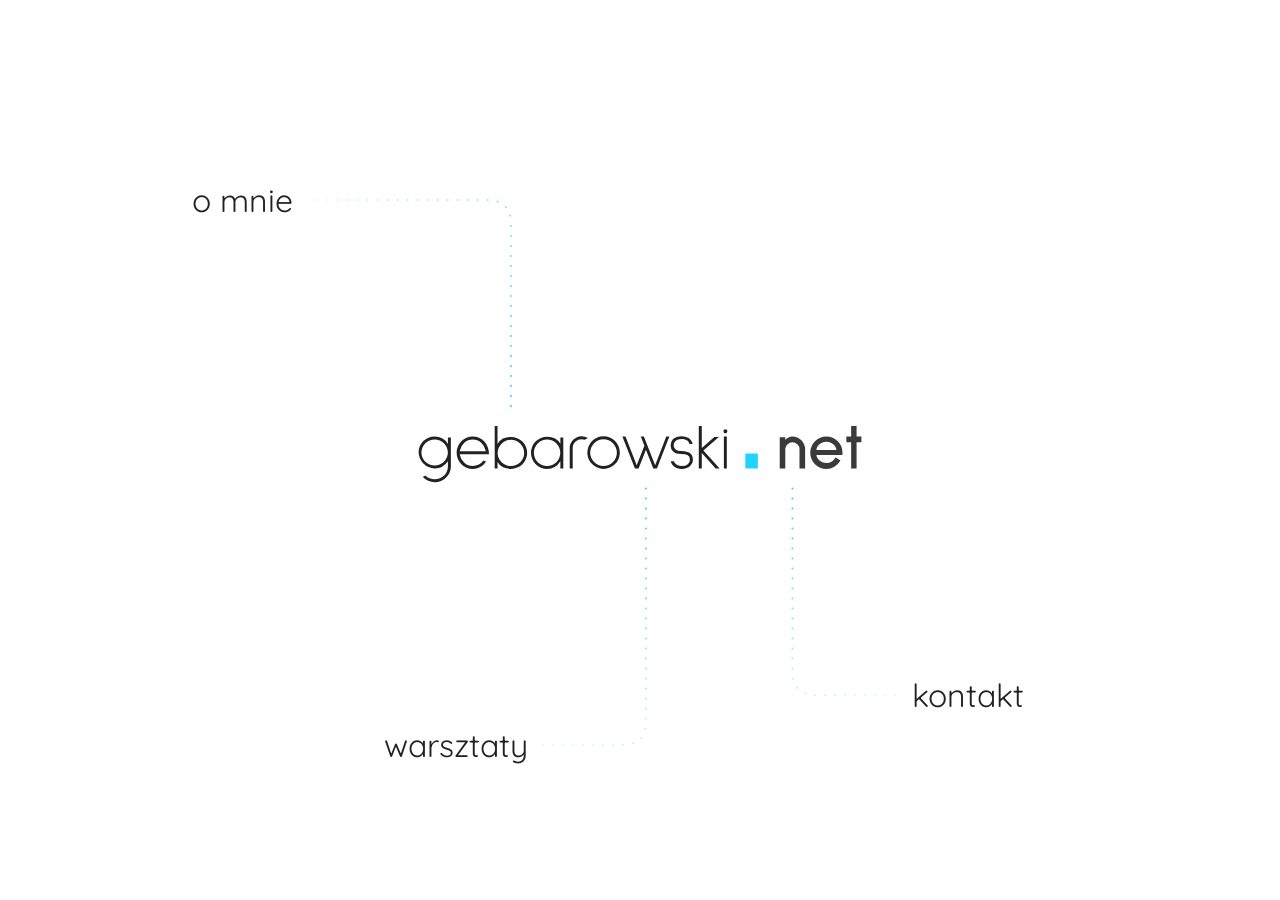
==== index.html @ 83bbadda "feat: zdjecie w okienku o mnie i przy prowadzacym" ====
<!DOCTYPE html>
<html lang="pl">
<head>
    <meta charset="UTF-8">
    <meta name="viewport" content="width=device-width, initial-scale=1.0">
    <title>gebarowski.net</title>
    <link rel="preconnect" href="https://fonts.googleapis.com">
    <link rel="preconnect" href="https://fonts.gstatic.com" crossorigin>
    <link href="https://fonts.googleapis.com/css2?family=Quicksand:wght@400&display=swap" rel="stylesheet">
    
    <style>
        body {
            margin: 0;
            overflow: hidden;
            background-color: #ffffff;
            font-family: 'Quicksand', sans-serif;
        }

        #logo {
            position: absolute;
            top: 50%;
            left: 50%;
            transform: translate(-50%, -50%);
            font-size: clamp(2rem, 5vw, 4rem);
            height: 1.368em;
            z-index: 10;
        }

        #logo-g {
            fill: #222;
        }

        #logo-dot {
            fill: #22d3ff;
        }

        #logo-net {
            fill: #3a3a3a;
        }

        .link {
            position: absolute;
            font-size: clamp(1.2rem, 2.5vw, 2rem);
            color: #222;
            text-decoration: none;
            z-index: 10;
            transition: color 0.3s, transform 0.2s;
        }
        
        .link:hover {
            color: #22d3ff;
            transform: scale(1.05);
        }

        #link-about { top: 20%; left: 15%; }
        #link-contact { top: 75%; right: 20%; }
        #link-workshops { bottom: 15%; left: 30%; }

        .card {
            border: none;
            padding: 0;
            width: min(420px, calc(100vw - 32px));
            max-height: calc(100dvh - 32px);
            overflow: auto;
            border-radius: 20px;
            background: #fff;
            color: #222;
            font-family: inherit;
            font-size: 1.05rem;
            line-height: 1.5;
            box-shadow: 0 20px 60px rgba(0, 0, 0, 0.12), 0 0 0 1px rgba(34, 211, 255, 0.35);
        }

        .card::backdrop {
            background: rgba(255, 255, 255, 0.55);
            backdrop-filter: blur(2px);
        }

        .card-body {
            position: relative;
            padding: 32px 28px 28px;
        }

        .card h2 {
            margin: 0 40px 12px 0;
            font-size: 1.6rem;
            font-weight: 400;
        }

        .card p {
            margin: 0 0 12px;
        }

        .card-head {
            display: flex;
            align-items: center;
            gap: 16px;
            margin: 0 40px 16px 0;
        }

        .card-head h2 {
            margin: 0;
        }

        .portrait {
            flex: none;
            width: 72px;
            height: 72px;
            border-radius: 50%;
            box-shadow: 0 0 0 2px #fff, 0 0 0 4px #22d3ff;
        }

        .card-list {
            margin: 0;
            padding: 0;
            list-style: none;
        }

        .card-list li {
            position: relative;
            padding-left: 20px;
            margin-top: 8px;
        }

        .card-list li::before {
            content: '';
            position: absolute;
            left: 0;
            top: 0.6em;
            width: 6px;
            height: 6px;
            background: #22d3ff;
        }

        .card-list a {
            color: #222;
            text-decoration-color: #22d3ff;
            text-underline-offset: 4px;
            overflow-wrap: anywhere;
        }

        .card-list a:hover {
            color: #0aa6d6;
        }

        .card-close {
            position: absolute;
            top: 12px;
            right: 12px;
            width: 40px;
            height: 40px;
            border: none;
            border-radius: 50%;
            background: transparent;
            color: #222;
            font: inherit;
            font-size: 28px;
            line-height: 1;
            cursor: pointer;
            transition: background-color 0.2s;
        }

        .card-close:hover {
            background: rgba(34, 211, 255, 0.15);
        }

        .card-close:focus-visible,
        .link:focus-visible,
        .card-list a:focus-visible {
            outline: 2px solid #22d3ff;
            outline-offset: 3px;
        }

        @media (max-width: 600px) {
            #link-about { top: 18%; left: auto; right: 10%; }
            #link-workshops { top: 66%; bottom: auto; left: 8%; }
            #link-contact { top: auto; bottom: 12%; right: auto; left: 10%; }
        }

        #svg-canvas {
            position: absolute;
            top: 0;
            left: 0;
            width: 100%;
            height: 100%;
            z-index: 1;
            pointer-events: none;
        }
    </style>
</head>
<body>

    <svg id="logo" viewBox="0 0 699.88 136.8" role="img" aria-label="gebarowski.net"><g id="logo-g"><path d="M18.9 116.55Q14.1 114.4 10.5 110.6L14.6 108.2Q17.4 111.1 21.15 112.65Q24.9 114.2 29.2 114.2Q33.4 114.2 37.2 112.65Q41 111.1 43.8 108.3Q46.6 105.6 48.2 101.85Q49.8 98.1 49.8 94L49.8 85.9Q42.2 97.2 29.1 97.2Q24.1 97.2 19.45 95.15Q14.8 93.1 11.4 89.5Q7.9 85.9 5.95 81.3Q4 76.7 4 71.8Q4 66.8 5.95 62.25Q7.9 57.7 11.4 54.4Q14.8 51.1 19.4 49.25Q24 47.4 29.1 47.4Q36 47.4 41.4 50.4Q46.8 53.4 49.8 58.9L49.8 48.7L54.4 48.7L54.4 94Q54.4 99 52.45 103.5Q50.5 108 47 111.4Q43.6 114.8 38.95 116.75Q34.3 118.7 29.2 118.7Q23.7 118.7 18.9 116.55ZM21.15 53.55Q17.3 55.1 14.5 57.9Q11.7 60.6 10.05 64.5Q8.4 68.4 8.4 72.5Q8.4 76.6 10 80.25Q11.6 83.9 14.5 86.8Q17.3 89.6 21.15 91.2Q25 92.8 29.1 92.8Q33.2 92.8 36.95 91.2Q40.7 89.6 43.6 86.8Q46.4 84 48.05 80.3Q49.7 76.6 49.7 72.5Q49.7 68.4 48.05 64.5Q46.4 60.6 43.6 57.9Q40.8 55.1 37 53.55Q33.2 52 29.1 52Q25 52 21.15 53.55Z"/><path d="M68.1 75Q69.7 83.3 75.4 88.3Q81 93.3 88.6 93.3Q93.8 93.3 98.1 91Q102.4 88.7 105.4 84.7L109.4 86.9Q105.8 92 100.4 94.95Q95 97.9 88.6 97.9Q83.5 97.9 78.9 95.95Q74.3 94 70.8 90.5Q67.3 87 65.35 82.4Q63.4 77.8 63.4 72.7Q63.4 67.6 65.35 62.95Q67.3 58.3 70.8 54.8Q74.2 51.3 78.85 49.4Q83.5 47.5 88.6 47.5Q93.7 47.5 98.35 49.4Q103 51.3 106.4 54.8Q109.6 58.1 111.75 63.3Q113.9 68.5 113.9 73.4L113.8 75L68.1 75ZM75.4 57Q69.7 62 68.1 70.3L109.1 70.3Q107.5 62 101.8 57Q96.2 52 88.6 52Q81 52 75.4 57Z"/><path d="M135.9 95.4Q130.6 92.9 127.3 87L127.3 97.4L122.9 97.4L122.9 31L127.3 31L127.3 59.2Q130.7 53.2 135.85 50.55Q141 47.9 148.3 47.9Q153.4 47.9 158.1 49.9Q162.8 51.9 166.2 55.3Q169.7 58.8 171.65 63.35Q173.6 67.9 173.6 72.9Q173.6 77.9 171.65 82.45Q169.7 87 166.2 90.5Q162.8 93.9 158.1 95.9Q153.4 97.9 148.3 97.9Q141.2 97.9 135.9 95.4ZM140.35 54.1Q136.6 55.7 133.7 58.5Q130.8 61.3 129.15 65.05Q127.5 68.8 127.5 72.9Q127.5 77 129.15 80.8Q130.8 84.6 133.6 87.4Q136.4 90.2 140.25 91.8Q144.1 93.4 148.3 93.4Q152.5 93.4 156.3 91.8Q160.1 90.2 162.9 87.4Q165.7 84.6 167.35 80.8Q169 77 169 72.9Q169 68.8 167.4 65.1Q165.8 61.4 162.9 58.5Q160.1 55.7 156.3 54.1Q152.5 52.5 148.3 52.5Q144.1 52.5 140.35 54.1Z"/><path d="M225.5 97.4L225.5 85.9Q221.7 92.1 216.55 95Q211.4 97.9 204.8 97.9Q199.6 97.9 195.05 96Q190.5 94.1 187 90.6Q183.5 87.2 181.55 82.55Q179.6 77.9 179.6 72.8Q179.6 67.7 181.55 63.05Q183.5 58.4 187 54.9Q190.5 51.4 195.05 49.5Q199.6 47.6 204.8 47.6Q212 47.6 217.25 50.4Q222.5 53.2 225.5 58.7L225.5 48.8L230.1 48.8L230.1 97.4L225.5 97.4ZM196.75 53.7Q192.9 55.3 190.1 58.1Q187.3 60.9 185.7 64.75Q184.1 68.6 184.1 72.8Q184.1 77 185.7 80.8Q187.3 84.6 190.1 87.4Q192.9 90.2 196.75 91.8Q200.6 93.4 204.8 93.4Q208.9 93.4 212.7 91.8Q216.5 90.2 219.3 87.4Q222.1 84.6 223.75 80.8Q225.4 77 225.4 72.8Q225.4 68.6 223.8 64.75Q222.2 60.9 219.4 58.1Q216.6 55.3 212.8 53.7Q209 52.1 204.8 52.1Q200.6 52.1 196.75 53.7Z"/><path d="M263.6 52.4Q260.9 51.5 258.7 51.5Q253 51.5 248.9 55.4Q247 57.3 245.9 59.8Q244.8 62.3 244.8 64.9L244.8 97.4L240.1 97.4L240.1 64.9Q240.1 59.6 242.95 55.35Q245.8 51.1 250.8 48.7Q254.4 47 258.7 47Q264.2 47 268.6 49.7L263.6 52.4Z"/><path d="M283.2 95.9Q278.6 93.9 275.1 90.4Q271.6 86.9 269.6 82.3Q267.6 77.7 267.6 72.6Q267.6 67.4 269.6 62.7Q271.6 58 275.1 54.5Q278.6 51 283.2 49.05Q287.8 47.1 292.9 47.1Q298.1 47.1 302.8 49.05Q307.5 51 311 54.5Q314.5 58 316.45 62.7Q318.4 67.4 318.4 72.6Q318.4 77.7 316.45 82.3Q314.5 86.9 311 90.4Q307.5 93.9 302.8 95.9Q298.1 97.9 292.9 97.9Q287.8 97.9 283.2 95.9ZM284.95 53.2Q281.2 54.8 278.3 57.7Q275.4 60.6 273.75 64.5Q272.1 68.4 272.1 72.6Q272.1 76.8 273.75 80.6Q275.4 84.4 278.3 87.3Q281.2 90.2 284.95 91.85Q288.7 93.5 292.9 93.5Q297.1 93.5 301 91.85Q304.9 90.2 307.7 87.3Q310.6 84.4 312.2 80.6Q313.8 76.8 313.8 72.6Q313.8 68.4 312.15 64.5Q310.5 60.6 307.7 57.7Q304.9 54.8 301 53.2Q297.1 51.6 292.9 51.6Q288.7 51.6 284.95 53.2Z"/><path d="M376.4 97.4L370.7 97.4L359.2 67.9L347.7 97.4L342 97.4L322.4 47.4L327.3 47.4L344.8 92.3L356.8 61.8L351.2 47.4L356 47.4L373.6 92.3L391 47.4L395.8 47.4L376.4 97.4Z"/><path d="M415.7 97.9Q407 97.9 402.2 93.4Q399 90.3 397.9 85.8L402.8 85.8Q404 89.5 407.5 91.45Q411 93.4 415.4 93.4Q421.1 93.4 424.7 90.5Q428 87.8 428 83.8Q428 78.2 424.1 76.2Q420.9 74.7 414.7 74.7Q408.6 74.7 405.8 73.45Q403 72.2 401 70Q397.9 66.3 397.9 61.2Q397.9 57.8 399.3 54.75Q400.7 51.7 403.3 49.9Q407.8 46.8 415 46.8Q421.1 46.8 425.2 49.2Q428 50.8 430.1 54Q431.6 56.4 432.2 59.1L427.3 59.1Q426.7 57.1 426.1 56.2Q423.1 51.6 415.6 51.3Q411 51.3 408.3 52.4Q405.6 53.6 404.1 55.9Q402.6 58.2 402.6 60.9Q402.6 62.4 403 63.6Q404.2 68 408.2 69.2Q410.1 69.9 412.45 70Q414.8 70.1 415.2 70.1Q419.1 70.3 421.5 70.7Q423.9 71.1 426.5 72.4Q432.7 75.6 432.7 83.9Q432.6 89.4 428.3 93.5Q423.5 97.9 415.7 97.9Z"/><path d="M468.2 97.4L446.5 73.1L446.5 97.4L441.8 97.4L441.8 30.9L446.5 30.9L446.5 65.1L466.1 48.1L473.2 48.1L449 69L474.4 97.4L468.2 97.4Z"/><path d="M481.2 41.25Q480.4 40.4 480.4 39.1Q480.4 37.8 481.2 36.95Q482 36.1 483.3 36.1Q484.6 36.1 485.5 36.95Q486.4 37.8 486.4 39.1Q486.4 40.4 485.5 41.25Q484.6 42.1 483.3 42.1Q482 42.1 481.2 41.25ZM481 97.4L481 47.4L485.6 47.4L485.6 97.4L481 97.4Z"/></g><g id="logo-dot"><path d="M534.11 97.4L514.5 97.4L514.5 74.02L534.11 74.02L534.11 97.4Z"/></g><g id="logo-net"><path d="M599.17 97.4L599.17 67.4Q599.17 62.9 595.88 59.6Q592.67 56.4 588.07 56.4Q583.57 56.4 580.27 59.7Q578.77 61.2 577.88 63.25Q576.98 65.3 576.98 67.4L576.98 97.4L568.27 97.4L568.27 48.6L576.98 48.6L576.98 52.7Q578.88 50.4 581.98 48.9Q585.07 47.4 588.07 47.4Q592.07 47.4 595.73 48.95Q599.38 50.5 602.17 53.3Q604.88 56 606.42 59.65Q607.98 63.3 607.98 67.4L607.98 97.4L599.17 97.4Z"/><path d="M625.58 76.2Q625.58 78.6 627.33 81.2Q629.08 83.8 631.38 85.6Q635.58 88.9 641.18 88.9Q650.08 88.9 655.68 80.3L663.27 84.8Q659.38 91.1 653.68 94.5Q647.98 97.9 641.18 97.9Q636.08 97.9 631.48 95.95Q626.88 94 623.38 90.5Q619.88 87 617.93 82.4Q615.98 77.8 615.98 72.7Q615.98 67.6 617.93 62.95Q619.88 58.3 623.38 54.8Q626.77 51.3 631.43 49.4Q636.08 47.5 641.18 47.5Q646.27 47.5 650.93 49.4Q655.58 51.3 658.98 54.8Q666.38 62.4 666.38 72.4Q666.38 74.2 666.08 76.2L625.58 76.2ZM633.48 57.5Q629.88 59.3 627.73 62.25Q625.58 65.2 625.58 68.5L656.77 68.5Q656.77 65.2 654.62 62.25Q652.48 59.3 648.88 57.5Q645.27 55.7 641.18 55.7Q637.08 55.7 633.48 57.5Z"/><path d="M688.38 56.4L688.38 97.4L679.88 97.4L679.88 56.4L672.38 56.4L672.38 47.4L679.88 47.4L679.88 30.9L688.38 30.9L688.38 47.4L695.88 47.4L695.88 56.4L688.38 56.4Z"/></g></svg>

    <a href="#about" class="link" id="link-about" data-card="card-about">o mnie</a>
    <a href="#contact" class="link" id="link-contact" data-card="card-contact">kontakt</a>
    <a href="workshops.html" class="link" id="link-workshops">warsztaty</a>

    <dialog class="card" id="card-about" aria-labelledby="card-about-title">
        <div class="card-body">
            <button class="card-close" type="button" aria-label="Zamknij">×</button>
            <div class="card-head">
                <img class="portrait" src="images/portrait.jpg" width="72" height="72" alt="">
                <h2 id="card-about-title">Paweł Gębarowski</h2>
            </div>
            <p>Od ponad 15 lat pracuję w branży technologicznej, a dziś kieruję pracą zespołu inżynierów w Ocado Technology.</p>
            <p>Bardzo ważne są dla mnie relacje w miejscu pracy. Dużą przyjemność sprawia mi praca nad rozwojem zawodowym moich koleżanek i kolegów.</p>
            <ul class="card-list">
                <li>Tworzę aplikacje i narzędzia dla inżynierów.</li>
                <li>Prowadzę warsztaty o informacji zwrotnej.</li>
                <li>Lubię muzykę, po godzinach gram na gitarze i pianinie.</li>
            </ul>
        </div>
    </dialog>

    <dialog class="card" id="card-contact" aria-labelledby="card-contact-title">
        <div class="card-body">
            <button class="card-close" type="button" aria-label="Zamknij">×</button>
            <h2 id="card-contact-title">Kontakt</h2>
            <ul class="card-list">
                <li><a data-email-user="pawelgebarowski" data-email-domain="gmail.com" data-email-show>e-mail</a></li>
                <li><a href="https://www.linkedin.com/in/pawel-gebarowski/" target="_blank" rel="noopener noreferrer">LinkedIn ↗</a></li>
            </ul>
        </div>
    </dialog>

    <svg id="svg-canvas">
        <defs>
            <linearGradient id="grad-contact" gradientUnits="userSpaceOnUse"></linearGradient>
            <linearGradient id="grad-about" gradientUnits="userSpaceOnUse"></linearGradient>
            <linearGradient id="grad-workshops" gradientUnits="userSpaceOnUse"></linearGradient>
        </defs>
        <path id="path-contact" fill="none" stroke="url(#grad-contact)" stroke-width="2" stroke-linecap="round" stroke-dasharray="0, 10" />
        <path id="path-about" fill="none" stroke="url(#grad-about)" stroke-width="2" stroke-linecap="round" stroke-dasharray="0, 10" />
        <path id="path-workshops" fill="none" stroke="url(#grad-workshops)" stroke-width="2" stroke-linecap="round" stroke-dasharray="0, 10" />
    </svg>

    <script>
        const LOGO_LINE_GAP = 20;
        const CORNER_RADIUS = 24;
        const LINK_GAP = 15;
        const LETTER_K = 8;

        function letterBounds(word, letterIndex) {
            return word.children[letterIndex].getBoundingClientRect();
        }

        function logoTextLevels(name) {
            const flatLetter = letterBounds(name, LETTER_K);
            return { top: flatLetter.top, baseline: flatLetter.bottom };
        }

        function letterCenterX(word, letterIndex) {
            const bounds = letterBounds(word, letterIndex);
            return bounds.left + bounds.width / 2;
        }

        function linkEndpoint(link, lineX) {
            const linkIsOnLeft = link.left + link.width / 2 < lineX;
            const x = linkIsOnLeft ? link.right + LINK_GAP : link.left - LINK_GAP;
            return { x, y: link.top + link.height / 2 };
        }

        function moveToward(from, to, distance) {
            const length = Math.hypot(to.x - from.x, to.y - from.y);
            const ratio = length ? Math.min(distance, length / 2) / length : 0;
            return { x: from.x + (to.x - from.x) * ratio, y: from.y + (to.y - from.y) * ratio };
        }

        function roundedPath(points) {
            const lastIndex = points.length - 1;
            const corners = points.slice(1, lastIndex).map((corner, index) => {
                const entry = moveToward(corner, points[index], CORNER_RADIUS);
                const exit = moveToward(corner, points[index + 2], CORNER_RADIUS);
                return `L ${entry.x} ${entry.y} Q ${corner.x} ${corner.y} ${exit.x} ${exit.y}`;
            });
            const start = `M ${points[0].x} ${points[0].y}`;
            const end = `L ${points[lastIndex].x} ${points[lastIndex].y}`;
            return [start, ...corners, end].join(' ');
        }

        function drawLineToLink(target, start) {
            const link = document.getElementById(`link-${target}`).getBoundingClientRect();
            const end = linkEndpoint(link, start.x);
            document.getElementById(`path-${target}`).setAttribute('d', roundedPath([start, { x: start.x, y: end.y }, end]));
            setGradient(`grad-${target}`, start, end);
        }

        function drawLines() {
            const name = document.getElementById('logo-g');
            const domain = document.getElementById('logo-net');
            const levels = logoTextLevels(name);
            drawLineToLink('about', { x: letterCenterX(name, 2), y: levels.top - LOGO_LINE_GAP });
            drawLineToLink('contact', { x: letterCenterX(domain, 0), y: levels.baseline + LOGO_LINE_GAP });
            drawLineToLink('workshops', { x: letterCenterX(name, 6), y: levels.baseline + LOGO_LINE_GAP });
        }

        function setGradient(id, startPoint, endPoint) {
            const gradient = document.getElementById(id);
            gradient.setAttribute('x1', startPoint.x);
            gradient.setAttribute('y1', startPoint.y);
            gradient.setAttribute('x2', endPoint.x);
            gradient.setAttribute('y2', endPoint.y);
            gradient.innerHTML = `
                <stop offset="0%" stop-color="#22d3ff" stop-opacity="1"/>
                <stop offset="100%" stop-color="#22d3ff" stop-opacity="0.15"/>
            `;
        }

        const reducedMotion = matchMedia('(prefers-reduced-motion: reduce)');

        function motionDuration(milliseconds) {
            return reducedMotion.matches ? 0 : milliseconds;
        }

        function flightFromLink(link, card) {
            const from = link.getBoundingClientRect();
            const to = card.getBoundingClientRect();
            const dx = from.left + from.width / 2 - (to.left + to.width / 2);
            const dy = from.top + from.height / 2 - (to.top + to.height / 2);
            return [
                { transform: `translate(${dx}px, ${dy}px) scale(0.1)`, opacity: 0 },
                { transform: 'none', opacity: 1 }
            ];
        }

        function openCard(link, card) {
            card.showModal();
            card.animate(flightFromLink(link, card), {
                duration: motionDuration(450),
                easing: 'cubic-bezier(0.2, 0.8, 0.2, 1)'
            });
        }

        async function closeCard(link, card) {
            if (card.dataset.closing) return;
            card.dataset.closing = 'true';
            const flightBack = card.animate(flightFromLink(link, card).reverse(), {
                duration: motionDuration(300),
                easing: 'ease-in',
                fill: 'forwards'
            });
            await flightBack.finished;
            card.close();
            flightBack.cancel();
            delete card.dataset.closing;
            link.focus();
        }

        function connectCard(link) {
            const card = document.getElementById(link.dataset.card);
            link.addEventListener('click', event => {
                event.preventDefault();
                openCard(link, card);
            });
            card.querySelector('.card-close').addEventListener('click', () => closeCard(link, card));
            card.addEventListener('cancel', event => {
                event.preventDefault();
                closeCard(link, card);
            });
            card.addEventListener('click', event => {
                const clickedBackdrop = event.target === card;
                if (clickedBackdrop) closeCard(link, card);
            });
        }

        async function leaveThroughLine(link) {
            const dots = document.getElementById('path-workshops');
            dots.animate([{ strokeDashoffset: 0 }, { strokeDashoffset: -40 }], {
                duration: motionDuration(700),
                easing: 'ease-in'
            });
            const fadeOut = document.body.animate([{ opacity: 1 }, { opacity: 0 }], {
                duration: motionDuration(450),
                delay: motionDuration(250),
                easing: 'ease-in',
                fill: 'forwards'
            });
            await fadeOut.finished;
            window.location.href = link.href;
        }

        document.querySelectorAll('[data-card]').forEach(connectCard);

        document.getElementById('link-workshops').addEventListener('click', event => {
            event.preventDefault();
            leaveThroughLine(event.currentTarget);
        });

        window.addEventListener('pageshow', event => {
            if (event.persisted) document.body.getAnimations().forEach(animation => animation.cancel());
        });

        window.addEventListener('resize', drawLines);
        document.fonts.ready.then(drawLines);
        window.addEventListener('load', drawLines);
    </script>
    <script src="email.js" defer></script>
</body>
</html>
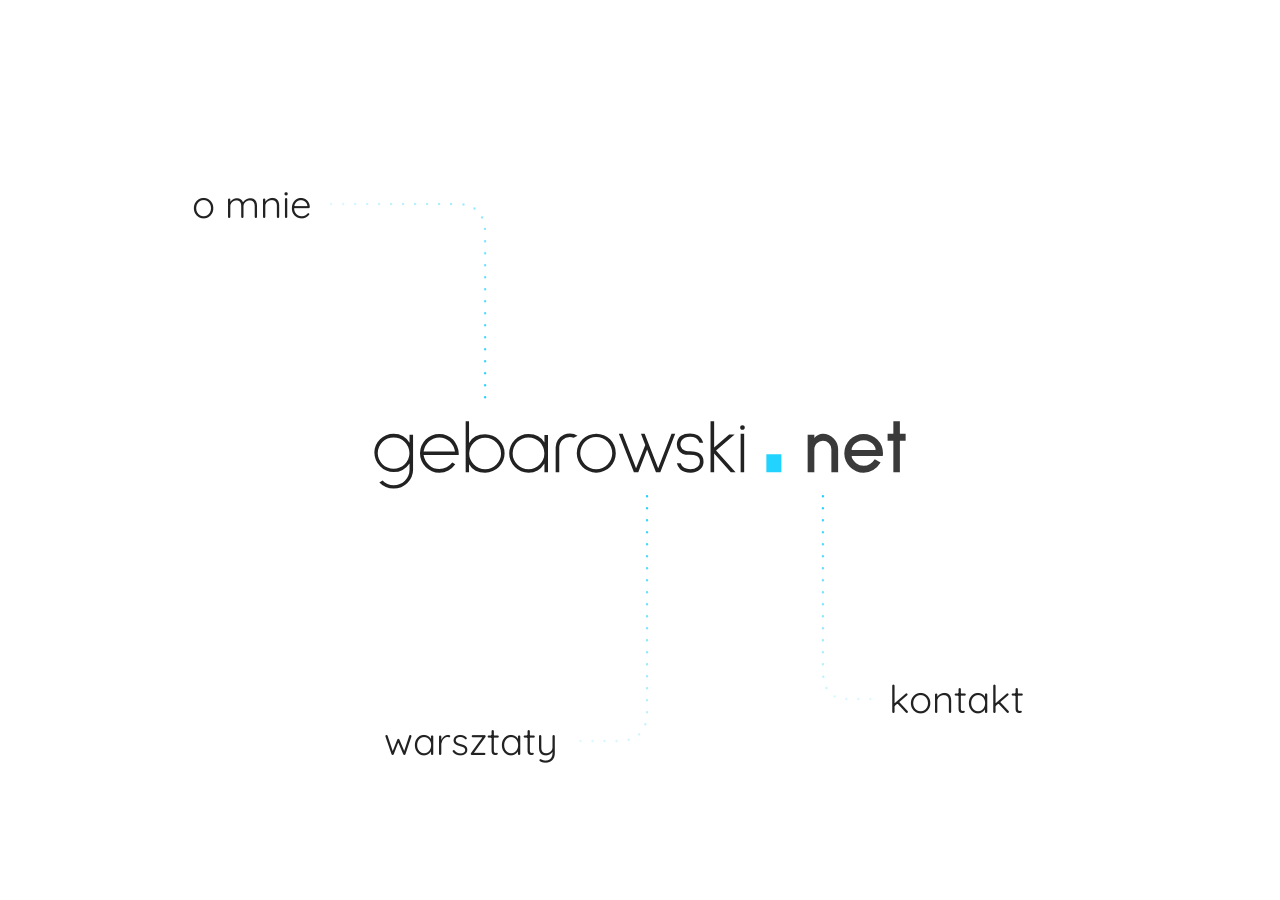
==== commit d02a04ed: "feat: strona glowna powiekszona o 20%" ====
--- a/index.html
+++ b/index.html
@@ -3,7 +3,11 @@
 <head>
     <meta charset="UTF-8">
     <meta name="viewport" content="width=device-width, initial-scale=1.0">
-    <title>gebarowski.net</title>
+    <title>Paweł Gębarowski | gebarowski.net</title>
+    <link rel="icon" href="favicon.svg" type="image/svg+xml">
+    <link rel="icon" href="favicon-32.png" sizes="32x32" type="image/png">
+    <link rel="apple-touch-icon" href="apple-touch-icon.png">
+    <meta name="description" content="Paweł Gębarowski: od ponad 15 lat w branży technologicznej, dziś kieruje pracą zespołu inżynierów w Ocado Technology. Warsztaty o informacji zwrotnej i o wyborze drogi zawodowej.">
     <link rel="preconnect" href="https://fonts.googleapis.com">
     <link rel="preconnect" href="https://fonts.gstatic.com" crossorigin>
     <link href="https://fonts.googleapis.com/css2?family=Quicksand:wght@400&display=swap" rel="stylesheet">
@@ -21,7 +25,7 @@
             top: 50%;
             left: 50%;
             transform: translate(-50%, -50%);
-            font-size: clamp(2rem, 5vw, 4rem);
+            font-size: clamp(2.4rem, 6vw, 4.8rem);
             height: 1.368em;
             z-index: 10;
         }
@@ -40,7 +44,7 @@
 
         .link {
             position: absolute;
-            font-size: clamp(1.2rem, 2.5vw, 2rem);
+            font-size: clamp(1.44rem, 3vw, 2.4rem);
             color: #222;
             text-decoration: none;
             z-index: 10;
@@ -59,14 +63,14 @@
         .card {
             border: none;
             padding: 0;
-            width: min(420px, calc(100vw - 32px));
+            width: min(504px, calc(100vw - 32px));
             max-height: calc(100dvh - 32px);
             overflow: auto;
-            border-radius: 20px;
+            border-radius: 24px;
             background: #fff;
             color: #222;
             font-family: inherit;
-            font-size: 1.05rem;
+            font-size: 1.26rem;
             line-height: 1.5;
             box-shadow: 0 20px 60px rgba(0, 0, 0, 0.12), 0 0 0 1px rgba(34, 211, 255, 0.35);
         }
@@ -78,12 +82,12 @@
 
         .card-body {
             position: relative;
-            padding: 32px 28px 28px;
+            padding: 38px 34px 34px;
         }
 
         .card h2 {
-            margin: 0 40px 12px 0;
-            font-size: 1.6rem;
+            margin: 0 48px 14px 0;
+            font-size: 1.92rem;
             font-weight: 400;
         }
 
@@ -95,7 +99,7 @@
             display: flex;
             align-items: center;
             gap: 16px;
-            margin: 0 40px 16px 0;
+            margin: 0 48px 19px 0;
         }
 
         .card-head h2 {
@@ -104,8 +108,8 @@
 
         .portrait {
             flex: none;
-            width: 72px;
-            height: 72px;
+            width: 86px;
+            height: 86px;
             border-radius: 50%;
             box-shadow: 0 0 0 2px #fff, 0 0 0 4px #22d3ff;
         }
@@ -118,8 +122,8 @@
 
         .card-list li {
             position: relative;
-            padding-left: 20px;
-            margin-top: 8px;
+            padding-left: 24px;
+            margin-top: 10px;
         }
 
         .card-list li::before {
@@ -127,8 +131,8 @@
             position: absolute;
             left: 0;
             top: 0.6em;
-            width: 6px;
-            height: 6px;
+            width: 7px;
+            height: 7px;
             background: #22d3ff;
         }
 
@@ -200,11 +204,11 @@
         <div class="card-body">
             <button class="card-close" type="button" aria-label="Zamknij">×</button>
             <div class="card-head">
-                <img class="portrait" src="images/portrait.jpg" width="72" height="72" alt="">
+                <img class="portrait" src="images/portrait.jpg" width="86" height="86" alt="Paweł Gębarowski">
                 <h2 id="card-about-title">Paweł Gębarowski</h2>
             </div>
             <p>Od ponad 15 lat pracuję w branży technologicznej, a dziś kieruję pracą zespołu inżynierów w Ocado Technology.</p>
-            <p>Bardzo ważne są dla mnie relacje w miejscu pracy. Dużą przyjemność sprawia mi praca nad rozwojem zawodowym moich koleżanek i kolegów.</p>
+            <p>Bardzo ważne są dla mnie relacje w miejscu pracy. Dużą satysfakcję daje mi wspieranie rozwoju zawodowego ludzi, z którymi pracuję.</p>
             <ul class="card-list">
                 <li>Tworzę aplikacje i narzędzia dla inżynierów.</li>
                 <li>Prowadzę warsztaty o informacji zwrotnej.</li>
@@ -230,15 +234,15 @@
             <linearGradient id="grad-about" gradientUnits="userSpaceOnUse"></linearGradient>
             <linearGradient id="grad-workshops" gradientUnits="userSpaceOnUse"></linearGradient>
         </defs>
-        <path id="path-contact" fill="none" stroke="url(#grad-contact)" stroke-width="2" stroke-linecap="round" stroke-dasharray="0, 10" />
-        <path id="path-about" fill="none" stroke="url(#grad-about)" stroke-width="2" stroke-linecap="round" stroke-dasharray="0, 10" />
-        <path id="path-workshops" fill="none" stroke="url(#grad-workshops)" stroke-width="2" stroke-linecap="round" stroke-dasharray="0, 10" />
+        <path id="path-contact" fill="none" stroke="url(#grad-contact)" stroke-width="2.4" stroke-linecap="round" stroke-dasharray="0, 12" />
+        <path id="path-about" fill="none" stroke="url(#grad-about)" stroke-width="2.4" stroke-linecap="round" stroke-dasharray="0, 12" />
+        <path id="path-workshops" fill="none" stroke="url(#grad-workshops)" stroke-width="2.4" stroke-linecap="round" stroke-dasharray="0, 12" />
     </svg>
 
     <script>
-        const LOGO_LINE_GAP = 20;
-        const CORNER_RADIUS = 24;
-        const LINK_GAP = 15;
+        const LOGO_LINE_GAP = 24;
+        const CORNER_RADIUS = 29;
+        const LINK_GAP = 18;
         const LETTER_K = 8;
 
         function letterBounds(word, letterIndex) {
@@ -366,7 +370,7 @@
 
         async function leaveThroughLine(link) {
             const dots = document.getElementById('path-workshops');
-            dots.animate([{ strokeDashoffset: 0 }, { strokeDashoffset: -40 }], {
+            dots.animate([{ strokeDashoffset: 0 }, { strokeDashoffset: -48 }], {
                 duration: motionDuration(700),
                 easing: 'ease-in'
             });
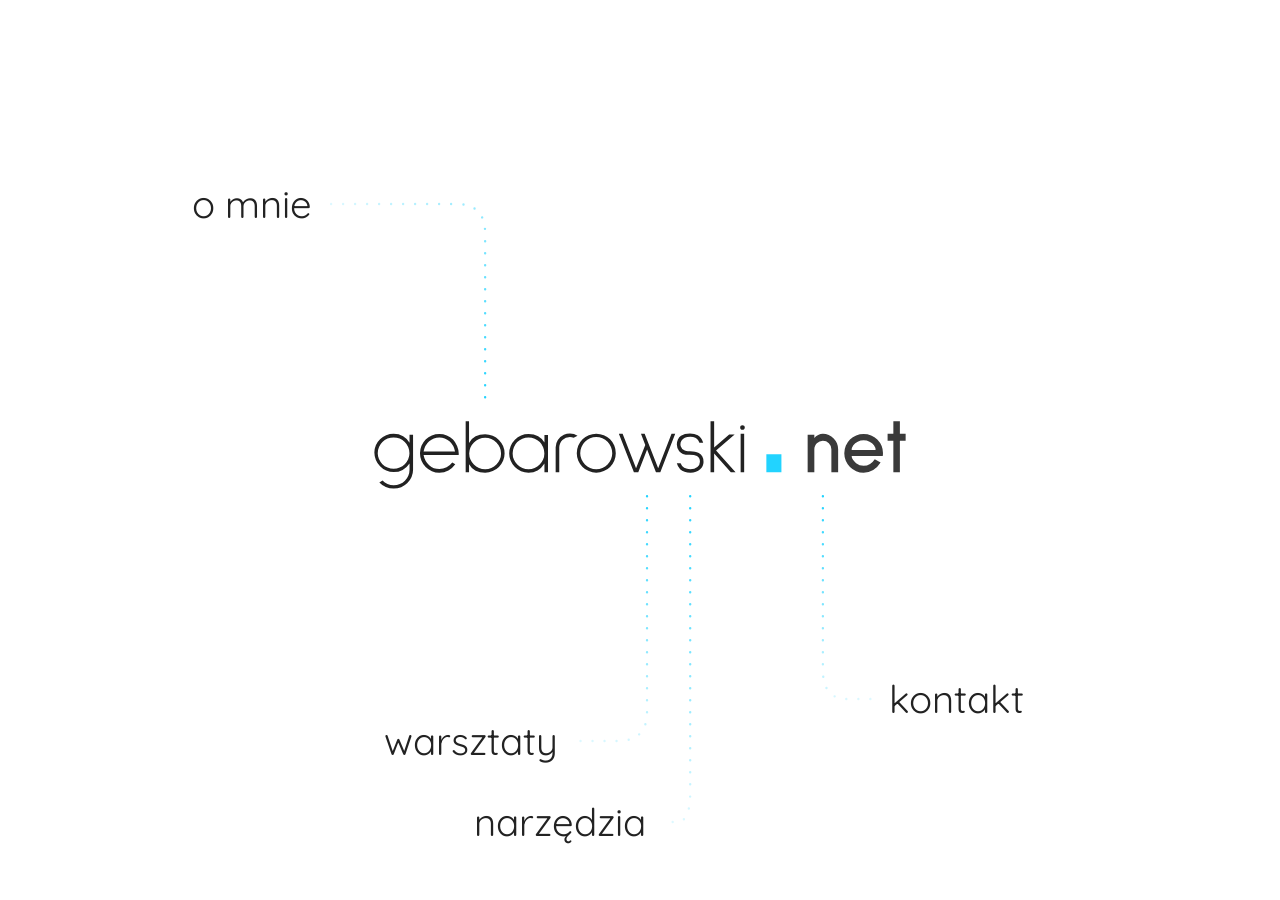
==== commit dfce355c: "feat: narzedzia z formularzami, menu, SEO i data warsztatu - dzial Narzedzia: formularze Zainteresow" ====
--- a/index.html
+++ b/index.html
@@ -7,7 +7,51 @@
     <link rel="icon" href="favicon.svg" type="image/svg+xml">
     <link rel="icon" href="favicon-32.png" sizes="32x32" type="image/png">
     <link rel="apple-touch-icon" href="apple-touch-icon.png">
-    <meta name="description" content="Paweł Gębarowski: od ponad 15 lat w branży technologicznej, dziś kieruje pracą zespołu inżynierów w Ocado Technology. Warsztaty o informacji zwrotnej i o wyborze drogi zawodowej.">
+    <meta name="description" content="Paweł Gębarowski kieruje zespołem inżynierów w Ocado Technology. Warsztaty o informacji zwrotnej i wyborze drogi zawodowej, narzędzia do wyboru zawodu.">
+    <link rel="canonical" href="https://gebarowski.net/">
+    <meta property="og:type" content="website">
+    <meta property="og:site_name" content="gebarowski.net">
+    <meta property="og:locale" content="pl_PL">
+    <meta property="og:url" content="https://gebarowski.net/">
+    <meta property="og:title" content="Paweł Gębarowski">
+    <meta property="og:description" content="Paweł Gębarowski kieruje zespołem inżynierów w Ocado Technology. Warsztaty o informacji zwrotnej i wyborze drogi zawodowej, narzędzia do wyboru zawodu.">
+    <meta property="og:image" content="https://gebarowski.net/images/og.png">
+    <meta property="og:image:width" content="1200">
+    <meta property="og:image:height" content="630">
+    <meta property="og:image:alt" content="gebarowski.net, Paweł Gębarowski, rozwój zawodowy">
+    <meta name="twitter:card" content="summary_large_image">
+    <script type="application/ld+json">
+{
+  "@context": "https://schema.org",
+  "@graph": [
+    {
+      "@type": "WebSite",
+      "@id": "https://gebarowski.net/#website",
+      "url": "https://gebarowski.net/",
+      "name": "gebarowski.net",
+      "inLanguage": "pl",
+      "publisher": {
+        "@id": "https://gebarowski.net/#person"
+      }
+    },
+    {
+      "@type": "Person",
+      "@id": "https://gebarowski.net/#person",
+      "name": "Paweł Gębarowski",
+      "url": "https://gebarowski.net/",
+      "image": "https://gebarowski.net/images/portrait.jpg",
+          "description": "Kieruje zespołem inżynierów w Ocado Technology. Prowadzi warsztaty o informacji zwrotnej i o wyborze drogi zawodowej.",
+      "worksFor": {
+        "@type": "Organization",
+        "name": "Ocado Technology"
+      },
+      "sameAs": [
+        "https://www.linkedin.com/in/pawel-gebarowski/"
+      ]
+    }
+  ]
+}
+    </script>
     <link rel="preconnect" href="https://fonts.googleapis.com">
     <link rel="preconnect" href="https://fonts.gstatic.com" crossorigin>
     <link href="https://fonts.googleapis.com/css2?family=Quicksand:wght@400&display=swap" rel="stylesheet">
@@ -59,18 +103,19 @@
         #link-about { top: 20%; left: 15%; }
         #link-contact { top: 75%; right: 20%; }
         #link-workshops { bottom: 15%; left: 30%; }
+        #link-tools { bottom: 6%; left: 37%; }
 
         .card {
             border: none;
             padding: 0;
-            width: min(504px, calc(100vw - 32px));
+            width: min(420px, calc(100vw - 32px));
             max-height: calc(100dvh - 32px);
             overflow: auto;
-            border-radius: 24px;
+            border-radius: 20px;
             background: #fff;
             color: #222;
             font-family: inherit;
-            font-size: 1.26rem;
+            font-size: 1.05rem;
             line-height: 1.5;
             box-shadow: 0 20px 60px rgba(0, 0, 0, 0.12), 0 0 0 1px rgba(34, 211, 255, 0.35);
         }
@@ -82,12 +127,12 @@
 
         .card-body {
             position: relative;
-            padding: 38px 34px 34px;
+            padding: 32px 28px 28px;
         }
 
         .card h2 {
-            margin: 0 48px 14px 0;
-            font-size: 1.92rem;
+            margin: 0 40px 12px 0;
+            font-size: 1.6rem;
             font-weight: 400;
         }
 
@@ -99,7 +144,7 @@
             display: flex;
             align-items: center;
             gap: 16px;
-            margin: 0 48px 19px 0;
+            margin: 0 40px 16px 0;
         }
 
         .card-head h2 {
@@ -108,8 +153,8 @@
 
         .portrait {
             flex: none;
-            width: 86px;
-            height: 86px;
+            width: 72px;
+            height: 72px;
             border-radius: 50%;
             box-shadow: 0 0 0 2px #fff, 0 0 0 4px #22d3ff;
         }
@@ -122,8 +167,8 @@
 
         .card-list li {
             position: relative;
-            padding-left: 24px;
-            margin-top: 10px;
+            padding-left: 20px;
+            margin-top: 8px;
         }
 
         .card-list li::before {
@@ -131,8 +176,8 @@
             position: absolute;
             left: 0;
             top: 0.6em;
-            width: 7px;
-            height: 7px;
+            width: 6px;
+            height: 6px;
             background: #22d3ff;
         }
 
@@ -177,7 +222,8 @@
 
         @media (max-width: 600px) {
             #link-about { top: 18%; left: auto; right: 10%; }
-            #link-workshops { top: 66%; bottom: auto; left: 8%; }
+            #link-workshops { top: 64%; bottom: auto; left: 8%; }
+            #link-tools { top: 73%; bottom: auto; left: 18%; }
             #link-contact { top: auto; bottom: 12%; right: auto; left: 10%; }
         }
 
@@ -198,13 +244,14 @@
 
     <a href="#about" class="link" id="link-about" data-card="card-about">o mnie</a>
     <a href="#contact" class="link" id="link-contact" data-card="card-contact">kontakt</a>
-    <a href="workshops.html" class="link" id="link-workshops">warsztaty</a>
+    <a href="workshops.html" class="link" id="link-workshops" data-line="workshops">warsztaty</a>
+    <a href="tools/" class="link" id="link-tools" data-line="tools">narzędzia</a>
 
     <dialog class="card" id="card-about" aria-labelledby="card-about-title">
         <div class="card-body">
             <button class="card-close" type="button" aria-label="Zamknij">×</button>
             <div class="card-head">
-                <img class="portrait" src="images/portrait.jpg" width="86" height="86" alt="Paweł Gębarowski">
+                <img class="portrait" src="images/portrait.jpg" width="72" height="72" alt="Paweł Gębarowski">
                 <h2 id="card-about-title">Paweł Gębarowski</h2>
             </div>
             <p>Od ponad 15 lat pracuję w branży technologicznej, a dziś kieruję pracą zespołu inżynierów w Ocado Technology.</p>
@@ -217,7 +264,7 @@
         </div>
     </dialog>
 
-    <dialog class="card" id="card-contact" aria-labelledby="card-contact-title">
+    <dialog class="card" id="card-contact" aria-labelledby="card-contact-title" data-nosnippet>
         <div class="card-body">
             <button class="card-close" type="button" aria-label="Zamknij">×</button>
             <h2 id="card-contact-title">Kontakt</h2>
@@ -233,16 +280,20 @@
             <linearGradient id="grad-contact" gradientUnits="userSpaceOnUse"></linearGradient>
             <linearGradient id="grad-about" gradientUnits="userSpaceOnUse"></linearGradient>
             <linearGradient id="grad-workshops" gradientUnits="userSpaceOnUse"></linearGradient>
+            <linearGradient id="grad-tools" gradientUnits="userSpaceOnUse"></linearGradient>
         </defs>
         <path id="path-contact" fill="none" stroke="url(#grad-contact)" stroke-width="2.4" stroke-linecap="round" stroke-dasharray="0, 12" />
         <path id="path-about" fill="none" stroke="url(#grad-about)" stroke-width="2.4" stroke-linecap="round" stroke-dasharray="0, 12" />
         <path id="path-workshops" fill="none" stroke="url(#grad-workshops)" stroke-width="2.4" stroke-linecap="round" stroke-dasharray="0, 12" />
+        <path id="path-tools" fill="none" stroke="url(#grad-tools)" stroke-width="2.4" stroke-linecap="round" stroke-dasharray="0, 12" />
     </svg>
 
     <script>
         const LOGO_LINE_GAP = 24;
         const CORNER_RADIUS = 29;
         const LINK_GAP = 18;
+        const LETTER_W = 6;
+        const LETTER_S = 7;
         const LETTER_K = 8;
 
         function letterBounds(word, letterIndex) {
@@ -296,7 +347,8 @@
             const levels = logoTextLevels(name);
             drawLineToLink('about', { x: letterCenterX(name, 2), y: levels.top - LOGO_LINE_GAP });
             drawLineToLink('contact', { x: letterCenterX(domain, 0), y: levels.baseline + LOGO_LINE_GAP });
-            drawLineToLink('workshops', { x: letterCenterX(name, 6), y: levels.baseline + LOGO_LINE_GAP });
+            drawLineToLink('workshops', { x: letterCenterX(name, LETTER_W), y: levels.baseline + LOGO_LINE_GAP });
+            drawLineToLink('tools', { x: letterCenterX(name, LETTER_S), y: levels.baseline + LOGO_LINE_GAP });
         }
 
         function setGradient(id, startPoint, endPoint) {
@@ -369,7 +421,7 @@
         }
 
         async function leaveThroughLine(link) {
-            const dots = document.getElementById('path-workshops');
+            const dots = document.getElementById(`path-${link.dataset.line}`);
             dots.animate([{ strokeDashoffset: 0 }, { strokeDashoffset: -48 }], {
                 duration: motionDuration(700),
                 easing: 'ease-in'
@@ -384,12 +436,18 @@
             window.location.href = link.href;
         }
 
+        function openCardFromAddress() {
+            const link = location.hash && document.querySelector(`[data-card][href="${location.hash}"]`);
+            if (link) openCard(link, document.getElementById(link.dataset.card));
+        }
+
         document.querySelectorAll('[data-card]').forEach(connectCard);
-
-        document.getElementById('link-workshops').addEventListener('click', event => {
+        openCardFromAddress();
+
+        document.querySelectorAll('[data-line]').forEach(link => link.addEventListener('click', event => {
             event.preventDefault();
             leaveThroughLine(event.currentTarget);
-        });
+        }));
 
         window.addEventListener('pageshow', event => {
             if (event.persisted) document.body.getAnimations().forEach(animation => animation.cancel());
